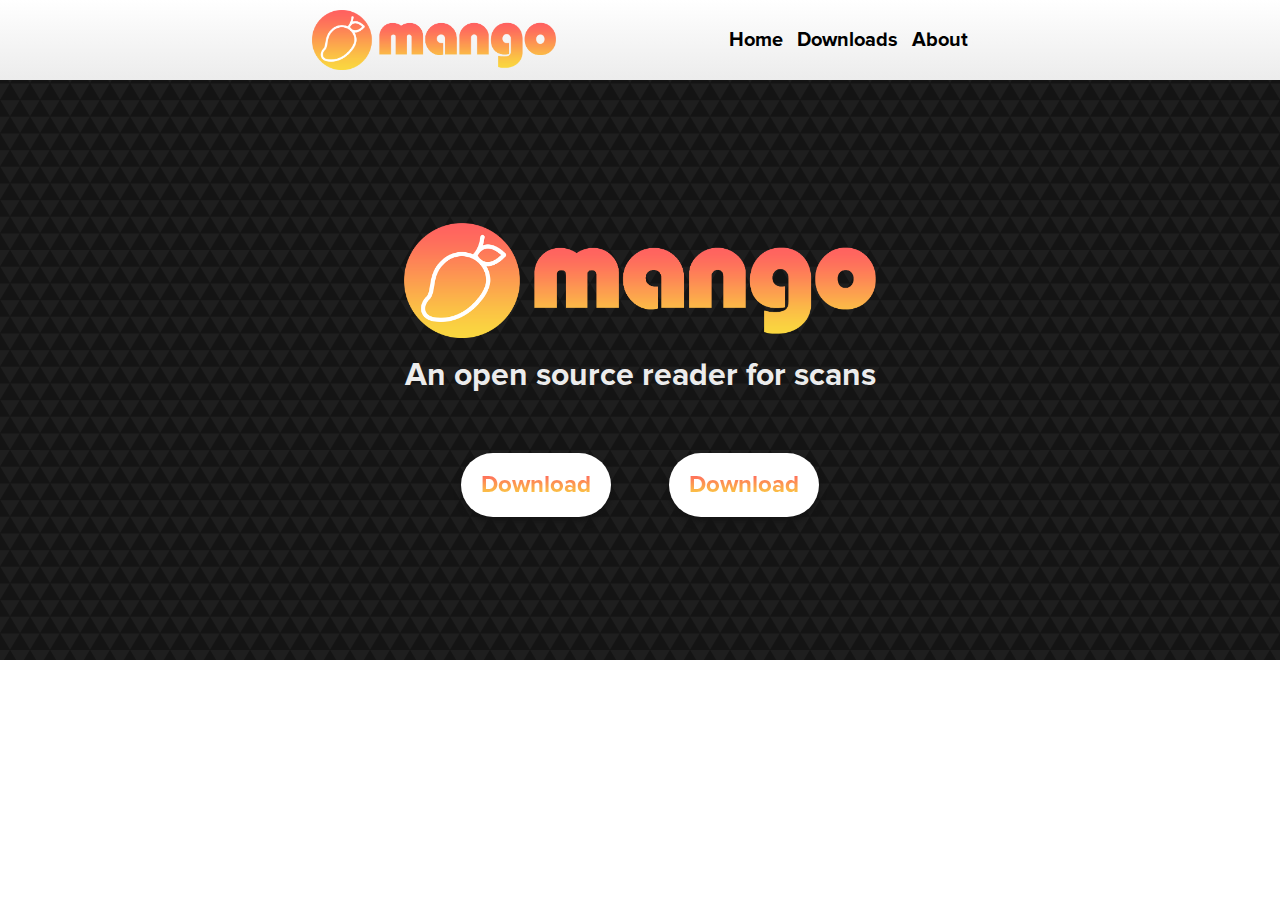
==== index.html @ 86b8d68b "Navbar, showbox, and download buttons" ====
<!DOCTYPE html>
<html>
  <head>
    <meta charset="utf-8">
    <title>Mango</title>
    <link rel="stylesheet" href="main.css">
  </head>
  <body>

    <!---navbar--->
    <div class="navbar">
      <div class="navbar-container">
        <img id="navbar-banner" src="img/banner.png" alt="">
        <div class="">
          <a class="navButton" href="">Home</a>
          <a class="navButton" href="">Downloads</a>
          <a class="navButton" href="">About</a>
        </div>
      </div>
    </div>

    <!---downloads/sho paralax--->
    <div class="showbox">
      <div class="showbox-container">
        <img src="img/banner.png" id="showbox-banner">
        <h1>An open source reader for scans</h1>

        <div class="downloadButtonBox">
          <!---download windows--->
          <a class="download-button" href="" download>
            <span>Download</span>
          </a>

          <!---download mac--->
          <a class="download-button" href="" download>
            <span>Download</span>
          </a>
        </div>
      </div>
    </div>

    <!---filler belowparalax--->





  </body>
</html>
---- main.css ----
@font-face {
    font-family: proxima-nova-bold;
    src: url(fonts/ProximaNova-Bold.otf);
}

body {
    margin: 0;
}

/* Navbar */
.navbar {
  background-image: linear-gradient(-180deg, #FFFFFF 0%, #ECECEC 100%);
  box-shadow: 0 5px 6px 0 #141414;

  display: flex;
  flex-direction: row;
  align-items: center;
  padding: 10px;
  justify-content: center;

}

/* Container for navbar */
.navbar-container{
  justify-content: space-around;
  width: 65%;
  display: flex;
  flex-direction: row;
  align-items: center;
  flex-wrap: wrap;
}

/* Buttons for navbar */
.navButton{
  text-decoration: none;
  color: black;
  justify-content: flex-end;
  margin-left: 10px;
  font-family: proxima-nova-bold;
  font-size: 20px;
}

/* Banner for navbar */
#navbar-banner{
  height: 60px;
}

/* showbox */
.showbox {
  width: 100%;
  background-image: url("img/dark-triangles.png");

  /* Create the parallax scrolling effect */
  background-attachment: fixed;
  background-position: center;
  display: flex;
  justify-content: center;
}

/* container showbox */
.showbox-container {
  width: 65%;
  display: flex;
  align-items: center;
  justify-content: center;
  flex-direction: column;
}

/* caption in showbox */
.showbox-container h1 {
  color: #ececec;
  font-family: proxima-nova-bold;
  text-align: center;
}

/* logo in showbox */
#showbox-banner{
  height: 20%;
}

/* button box in showbox */
.downloadButtonBox{
  display: flex;
  justify-content: space-around;
  margin-top: 40px;
  width: 50%;

}

.download-button{
  text-decoration: none;
  font-size: 24px;
  font-family: proxima-nova-bold;
  background-color: white;
  font-style: bold;
  box-shadow: 0 5px 6px 0 #141414;
  padding: 20px;
  border-radius: 100px;

}

.download-button span{

  background: linear-gradient(-180deg, #FF6160 0%,  #FAD83F 100%);
  -webkit-background-clip: text;
  -webkit-text-fill-color: transparent;

}
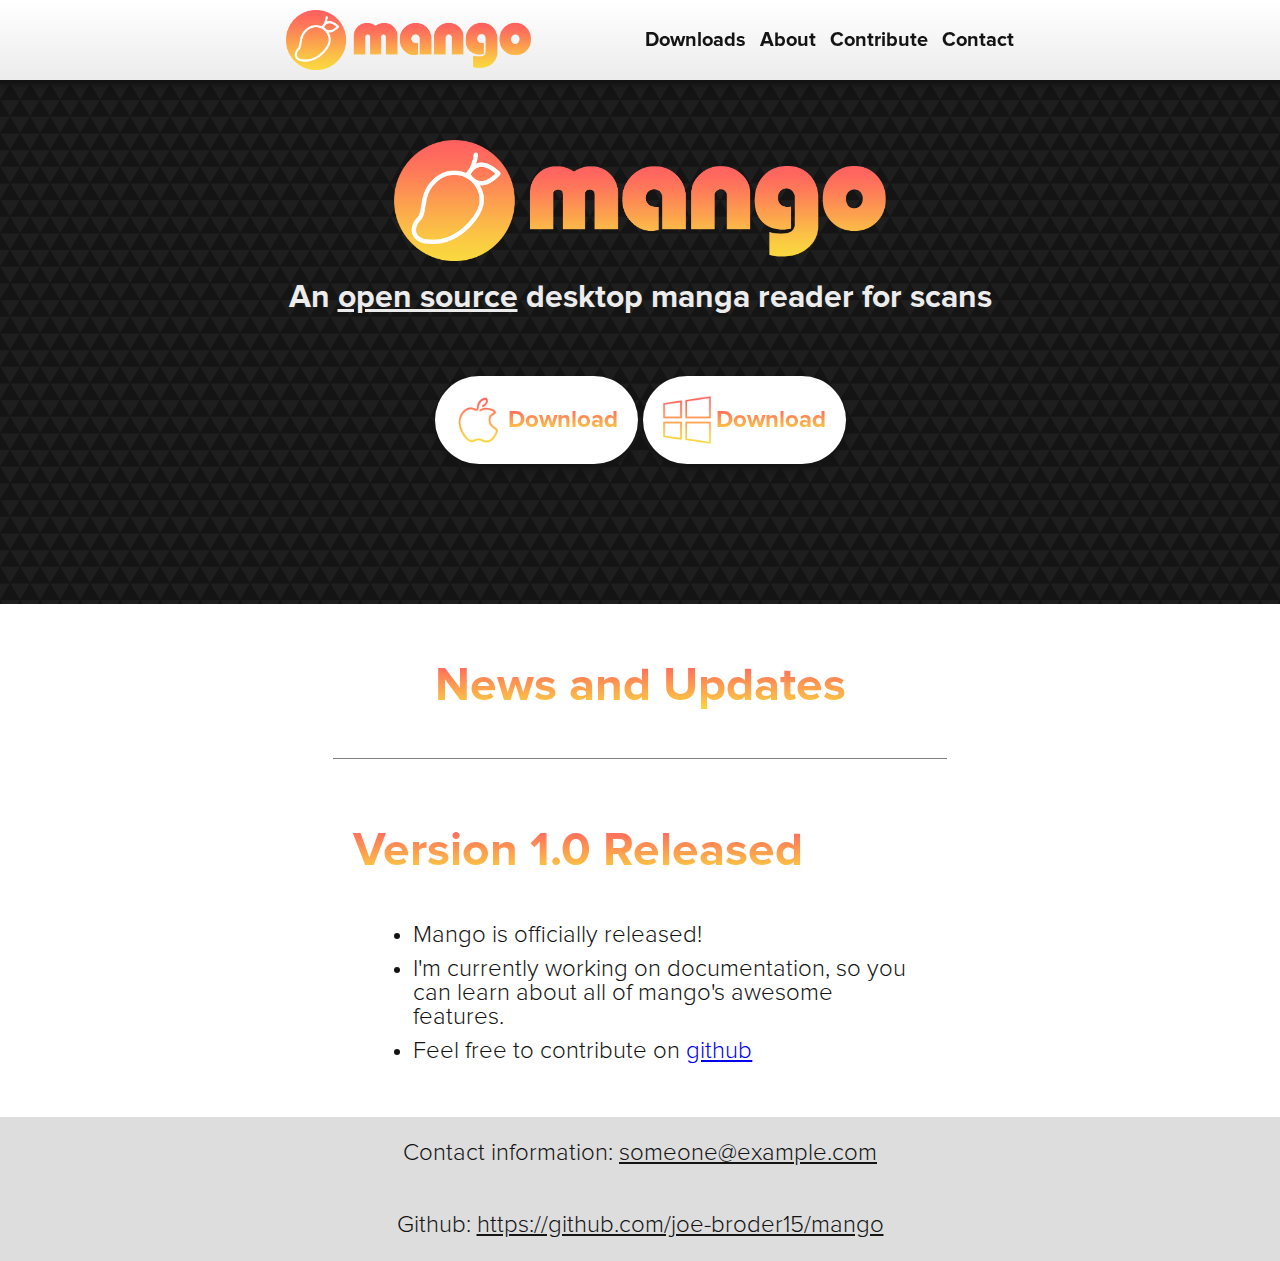
==== commit 58a92b9b: "Version 1 complete" ====
--- a/index.html
+++ b/index.html
@@ -12,9 +12,10 @@
       <div class="navbar-container">
         <img id="navbar-banner" src="img/banner.png" alt="">
         <div class="">
-          <a class="navButton" href="">Home</a>
           <a class="navButton" href="">Downloads</a>
           <a class="navButton" href="">About</a>
+          <a class="navButton" href="https://github.com/joe-broder15/mango">Contribute</a>
+          <a class="navButton" href="">Contact</a>
         </div>
       </div>
     </div>
@@ -23,27 +24,46 @@
     <div class="showbox">
       <div class="showbox-container">
         <img src="img/banner.png" id="showbox-banner">
-        <h1>An open source reader for scans</h1>
+        <h1>An <a href="https://github.com/joe-broder15/mango">open source</a> desktop manga reader for scans</h1>
 
         <div class="downloadButtonBox">
+
           <!---download windows--->
           <a class="download-button" href="" download>
+            <img src="img/apple.png" alt="">
             <span>Download</span>
           </a>
 
           <!---download mac--->
           <a class="download-button" href="" download>
+            <img src="img/microsoft.png" alt="">
             <span>Download</span>
           </a>
         </div>
       </div>
     </div>
 
-    <!---filler belowparalax--->
-
-
-
-
+    <!---Release Notes--->
+    <div class="news">
+      <div class="news-container">
+        <p id="news-title">News and Updates</p>
+        <div class="news-post">
+          <p>Version 1.0 Released<p>
+          <ul>
+            <li>Mango is officially released!</li>
+            <li>I'm currently working on documentation, so you can learn about all of
+            mango's awesome features.</li>
+            <li>Feel free to contribute on <a href="https://github.com/joe-broder15/mango">github</a></li>
+          </ul>
+        </div>
+      </div>
+    </div>
 
   </body>
+  <footer>
+    <div class="">
+      <p>Contact information: <a href="mailto:example@example.com">someone@example.com</a></p>
+      <p>Github: <a href="https://github.com/joe-broder15/mango">https://github.com/joe-broder15/mango</a></p>
+    </div>
+  </footer>
 </html>
--- a/main.css
+++ b/main.css
@@ -1,6 +1,11 @@
 @font-face {
     font-family: proxima-nova-bold;
     src: url(fonts/ProximaNova-Bold.otf);
+}
+
+@font-face {
+    font-family: proxima-nova-light;
+    src: url(fonts/ProximaNova-Light.otf);
 }
 
 body {
@@ -17,6 +22,8 @@
   align-items: center;
   padding: 10px;
   justify-content: center;
+  position: fixed;
+  width: 100%;
 
 }
 
@@ -33,7 +40,7 @@
 /* Buttons for navbar */
 .navButton{
   text-decoration: none;
-  color: black;
+  color: #141414;
   justify-content: flex-end;
   margin-left: 10px;
   font-family: proxima-nova-bold;
@@ -73,6 +80,10 @@
   text-align: center;
 }
 
+.showbox-container h1 a {
+  color: #ececec;
+}
+
 /* logo in showbox */
 #showbox-banner{
   height: 20%;
@@ -96,6 +107,9 @@
   box-shadow: 0 5px 6px 0 #141414;
   padding: 20px;
   border-radius: 100px;
+  display: flex;
+  justify-content: center;
+  align-items: center;
 
 }
 
@@ -104,5 +118,82 @@
   background: linear-gradient(-180deg, #FF6160 0%,  #FAD83F 100%);
   -webkit-background-clip: text;
   -webkit-text-fill-color: transparent;
+  margin-left: 5px;
 
 }
+
+.download-button img{
+  height: 48px;
+}
+
+/*CONTAINERS FOR NEWS POSTS*/
+.news{
+  display: flex;
+  align-items: flex-start;
+  padding: 10px;
+  justify-content: center;
+
+}
+
+.news-container{
+  width: 65%;
+  display: flex;
+  justify-content: flex-start;
+  align-items: center;
+  flex-direction: column;
+}
+
+/*MARKDOWN FOR POSTS*/
+.news-post{
+  justify-content: center;
+  align-items: flex-start;
+  width: 70%;
+  padding: 20px;
+  border-top: 1px solid gray;
+}
+
+.news-post p{
+  background: linear-gradient(-180deg, #FF6160 0%,  #FAD83F 100%);
+  -webkit-background-clip: text;
+  -webkit-text-fill-color: transparent;
+  font-size: 48px;
+  font-family: proxima-nova-bold;
+  margin: none;
+}
+
+.news-post ul{
+
+  font-size: 24px;
+  font-family: proxima-nova-light;
+  color: #141414;
+  margin-left: 20px;
+  margin-top: none;
+}
+
+.news-post li{
+  margin-bottom: 10px;
+}
+
+#news-title{
+  background: linear-gradient(-180deg, #FF6160 0%,  #FAD83F 100%);
+  -webkit-background-clip: text;
+  -webkit-text-fill-color: transparent;
+  font-size: 48px;
+  font-family: proxima-nova-bold;
+}
+
+footer div{
+  display: flex;
+  flex-direction: column;
+  align-items: center;
+
+  font-size: 24px;
+  font-family: proxima-nova-light;
+  color: #141414;
+
+  background-color: #dddddd;
+}
+
+footer div a{
+  color: #141414;
+}
